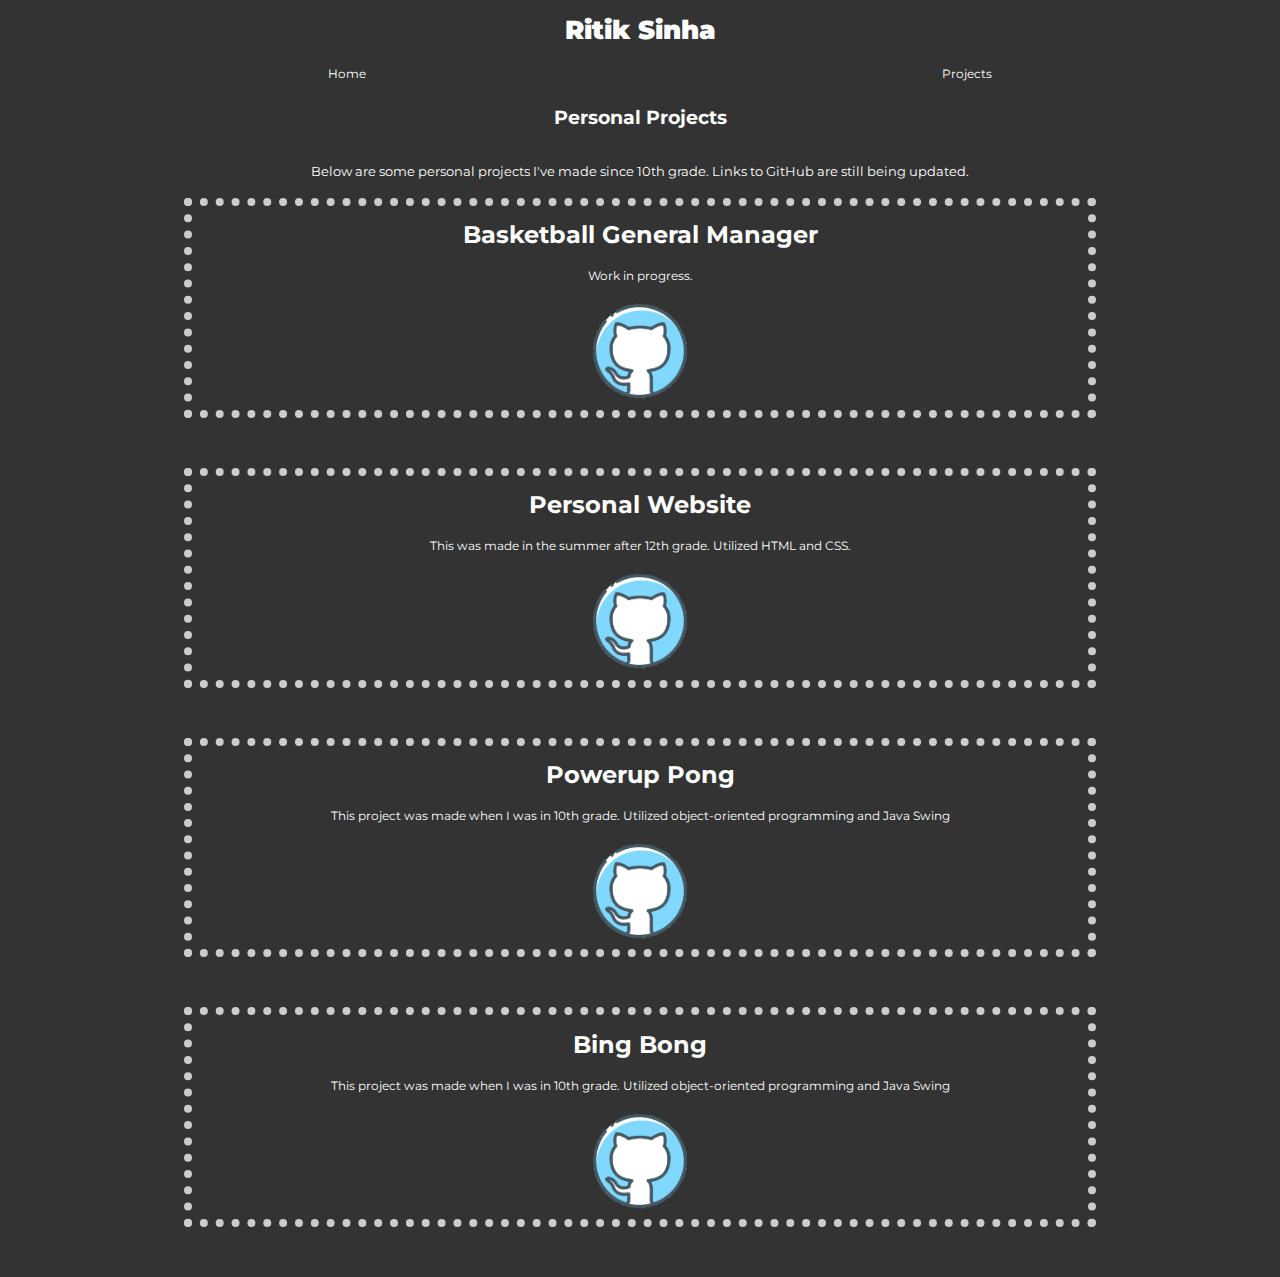
==== about.html @ 0b36c0db "Initial commit" ====
<!DOCTYPE html>
<html>
<head>
    <meta name="viewport" content="width=device-width, initial-scale 1.0">
	<title>About Me</title>
	<link rel="stylesheet" type="text/css" href="styleAbout.css"> 
    <link href="https://fonts.googleapis.com/css?family=Montserrat:100" rel="stylesheet">
</head>

    
    
    
<body>
	<header id="main-header">
		<div class="container">
            <h1><B>Ritik Sinha</B></h1>
		</div>
	</header>
	
	<nav id="navbar">
		<div class="navbar-list">
			<ul>
				<li><a href="home.html">Home</a></li>
				<li><a href="#">Projects</a></li>
			</ul>
		</div>
    </nav>
    
    <h2 style="color:#fff"> Personal Projects </h2>
    <p style="color:#fff"> Below are some personal projects I've made since 10th grade. Links to GitHub are still being updated. </p>
    
    <div class="content">
         <div class = "project">
            <h1> Basketball General Manager </h1>
            <p class="description"> Work in progress. </p>
            <img src="images.png" alt="Link to Github" style="width:100px;height:100px">
        </div>

        <div class = "project">
            <h1>Personal Website</h1>
            <p class="description">This was made in the summer after 12th grade. Utilized HTML and CSS.</p>
            <img src="images.png" alt="Link to Github" style="width:100px;height:100px">
        </div>
        
        <div class = "project">
            <h1> Powerup Pong </h1>
            <p class="description"> This project was made 
            when I was in 10th grade. Utilized object-oriented programming and Java Swing</p>
            <img src="images.png" alt="Link to Github" style="width:100px;height:100px">
        </div>
        
        <div class = "project">
            <h1> Bing Bong </h1>
            <p class="description"> This project was made 
            when I was in 10th grade. Utilized object-oriented programming and Java Swing</p>
            <img src="images.png" alt="Link to Github" style="width:100px;height:100px">
            
        </div>
        
        
        
    </div>
</body>
</html>
---- styleAbout.css ----
body{
    font-family: "Montserrat";
    font-size:1vw;
	line-height:2em;
	margin:0;
    display: flex;
    flex-direction: column;
    flex: 1;
    min-height:100vh;
    text-align: center;
    background-color: #333;
}


.container{
	overflow:hidden;

}

#main-header{
	background-color:#333;
	color:#fff;
    text-align: center;
}

#navbar{
	background-color:#333;
	color:#fff;
    
}

.navbar-list:hover {
    background-color:#666;
}

#navbar ul{
    display: flex;
    justify-content: space-around;
    margin: 0;
    padding-top: 0.1vw;
    padding-bottom: 0.1vw;
}

#navbar li{
	display:inline;
}

#navbar a{  
	color:#fff;
	text-decoration: none;
	font-size: 0.9vw;
}


#main{
    margin-left: auto;
    margin-right:auto;
	width:70%;
}

.project{
    border-color:#000
    border-style: dashed;
    width:70%;
    margin-bottom: 50px;
    font-size:12px;
    border: 8px dotted #ccc;
    color:#fff;
}

.content{
    display:flex;
    flex-direction: column;
    align-items: center;
}
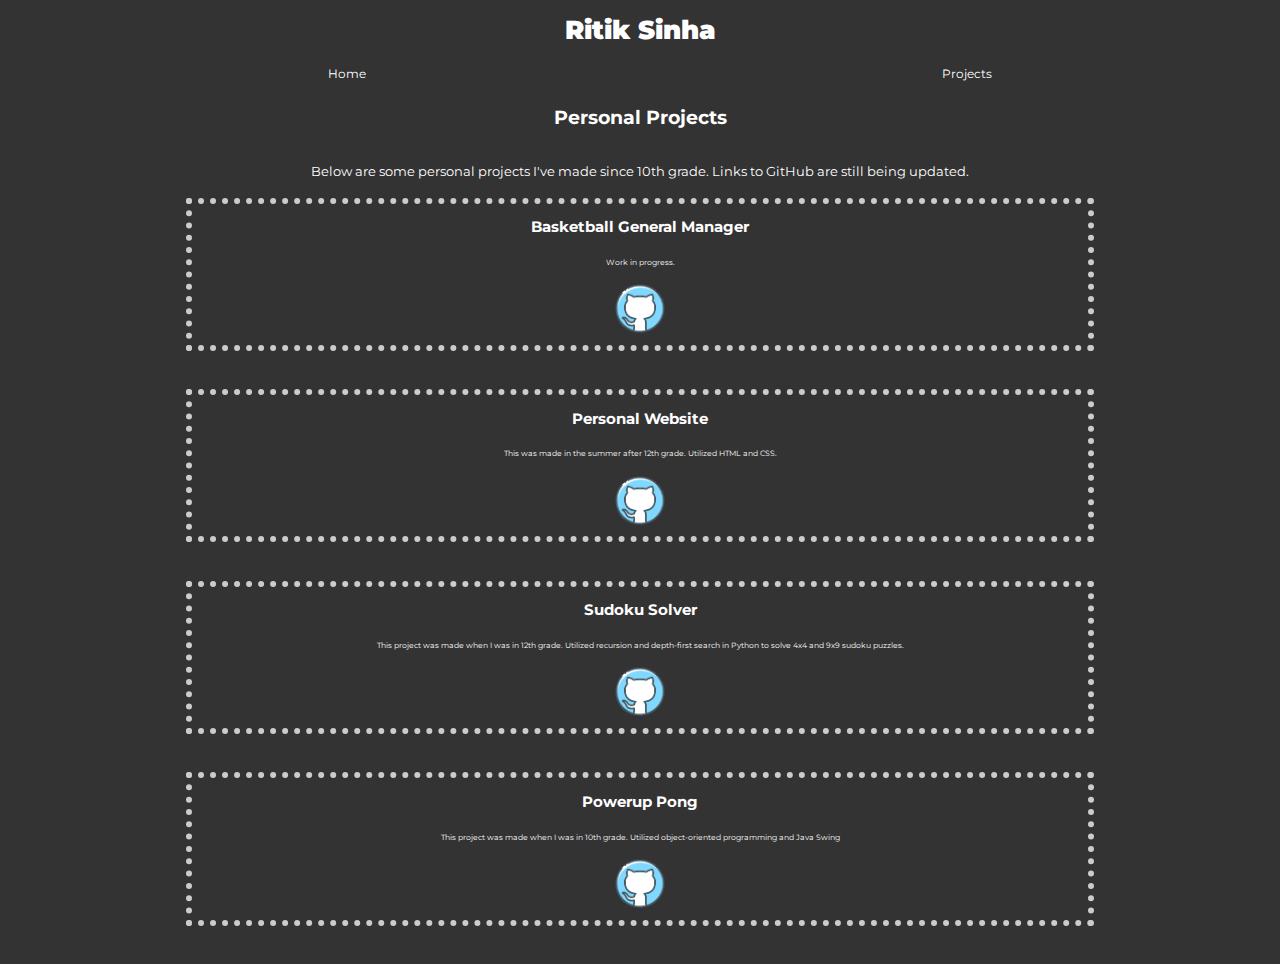
==== commit db01c484: "Updated projects page" ====
--- a/about.html
+++ b/about.html
@@ -1,64 +1,69 @@
-<!DOCTYPE html>
-<html>
-<head>
-    <meta name="viewport" content="width=device-width, initial-scale 1.0">
-	<title>About Me</title>
-	<link rel="stylesheet" type="text/css" href="styleAbout.css"> 
-    <link href="https://fonts.googleapis.com/css?family=Montserrat:100" rel="stylesheet">
-</head>
-
-    
-    
-    
-<body>
-	<header id="main-header">
-		<div class="container">
-            <h1><B>Ritik Sinha</B></h1>
-		</div>
-	</header>
-	
-	<nav id="navbar">
-		<div class="navbar-list">
-			<ul>
-				<li><a href="home.html">Home</a></li>
-				<li><a href="#">Projects</a></li>
-			</ul>
-		</div>
-    </nav>
-    
-    <h2 style="color:#fff"> Personal Projects </h2>
-    <p style="color:#fff"> Below are some personal projects I've made since 10th grade. Links to GitHub are still being updated. </p>
-    
-    <div class="content">
-         <div class = "project">
-            <h1> Basketball General Manager </h1>
-            <p class="description"> Work in progress. </p>
-            <img src="images.png" alt="Link to Github" style="width:100px;height:100px">
-        </div>
-
-        <div class = "project">
-            <h1>Personal Website</h1>
-            <p class="description">This was made in the summer after 12th grade. Utilized HTML and CSS.</p>
-            <img src="images.png" alt="Link to Github" style="width:100px;height:100px">
-        </div>
-        
-        <div class = "project">
-            <h1> Powerup Pong </h1>
-            <p class="description"> This project was made 
-            when I was in 10th grade. Utilized object-oriented programming and Java Swing</p>
-            <img src="images.png" alt="Link to Github" style="width:100px;height:100px">
-        </div>
-        
-        <div class = "project">
-            <h1> Bing Bong </h1>
-            <p class="description"> This project was made 
-            when I was in 10th grade. Utilized object-oriented programming and Java Swing</p>
-            <img src="images.png" alt="Link to Github" style="width:100px;height:100px">
-            
-        </div>
-        
-        
-        
-    </div>
-</body>
+<!DOCTYPE html>
+<html>
+<head>
+    <meta name="viewport" content="width=device-width, initial-scale 1.0">
+	<title>About Me</title>
+	<link rel="stylesheet" type="text/css" href="styleAbout.css"> 
+    <link href="https://fonts.googleapis.com/css?family=Montserrat:100" rel="stylesheet">
+</head>
+
+    
+    
+    
+<body>
+	<header id="main-header">
+		<div class="container">
+            <h1><B>Ritik Sinha</B></h1>
+		</div>
+	</header>
+	
+	<nav id="navbar">
+		<div class="navbar-list">
+			<ul>
+				<li><a href="home.html">Home</a></li>
+				<li><a href="#">Projects</a></li>
+			</ul>
+		</div>
+    </nav>
+    
+    <h2 style="color:#fff"> Personal Projects </h2>
+    <p style="color:#fff"> Below are some personal projects I've made since 10th grade. Links to GitHub are still being updated. </p>
+    
+    <div class="content">
+         <div class = "project">
+            <h1> Basketball General Manager </h1>
+            <p class="description"> Work in progress. </p>
+            <img src="images.png" alt="Link to Github" style="width:4vw;height:4vw">
+        </div>
+
+        <div class = "project">
+            <h1>Personal Website</h1>
+            <p class="description">This was made in the summer after 12th grade. Utilized HTML and CSS.</p>
+            <a href="https://github.com/ritiksinha1/ritiksinha1.github.io" target="_blank">
+                <img src="images.png" alt="Link to Github" style="width:4vw;height:4vw">
+            </a>
+        </div>
+        
+        <div class = "project">
+            <h1> Sudoku Solver </h1>
+            <p class="description"> This project was made 
+            when I was in 12th grade. Utilized recursion and depth-first search in Python to solve 4x4 and 9x9 sudoku puzzles.</p>
+            <a href="https://github.com/ritiksinha1/SudokuSolver" target="_blank">
+                <img src="images.png" alt="Link to Github" style="width:4vw;height:4vw">
+            </a>
+        </div>
+        
+        
+        <div class = "project">
+            <h1> Powerup Pong </h1>
+            <p class="description"> This project was made 
+            when I was in 10th grade. Utilized object-oriented programming and Java Swing</p>
+            <img src="images.png" alt="Link to Github" style="width:4vw;height:4vw">
+        </div>
+        
+        
+        
+        
+    </div>
+</body>
 </html>--- a/styleAbout.css
+++ b/styleAbout.css
@@ -1,76 +1,76 @@
-
-body{
-    font-family: "Montserrat";
-    font-size:1vw;
-	line-height:2em;
-	margin:0;
-    display: flex;
-    flex-direction: column;
-    flex: 1;
-    min-height:100vh;
-    text-align: center;
-    background-color: #333;
-}
-
-
-.container{
-	overflow:hidden;
-
-}
-
-#main-header{
-	background-color:#333;
-	color:#fff;
-    text-align: center;
-}
-
-#navbar{
-	background-color:#333;
-	color:#fff;
-    
-}
-
-.navbar-list:hover {
-    background-color:#666;
-}
-
-#navbar ul{
-    display: flex;
-    justify-content: space-around;
-    margin: 0;
-    padding-top: 0.1vw;
-    padding-bottom: 0.1vw;
-}
-
-#navbar li{
-	display:inline;
-}
-
-#navbar a{  
-	color:#fff;
-	text-decoration: none;
-	font-size: 0.9vw;
-}
-
-
-#main{
-    margin-left: auto;
-    margin-right:auto;
-	width:70%;
-}
-
-.project{
-    border-color:#000
-    border-style: dashed;
-    width:70%;
-    margin-bottom: 50px;
-    font-size:12px;
-    border: 8px dotted #ccc;
-    color:#fff;
-}
-
-.content{
-    display:flex;
-    flex-direction: column;
-    align-items: center;
-}
+
+body{
+    font-family: "Montserrat";
+    font-size:1vw;
+	line-height:2em;
+	margin:0;
+    display: flex;
+    flex-direction: column;
+    flex: 1;
+    min-height:100vh;
+    text-align: center;
+    background-color: #333;
+}
+
+
+.container{
+	overflow:hidden;
+
+}
+
+#main-header{
+	background-color:#333;
+	color:#fff;
+    text-align: center;
+}
+
+#navbar{
+	background-color:#333;
+	color:#fff;
+    
+}
+
+.navbar-list:hover {
+    background-color:#666;
+}
+
+#navbar ul{
+    display: flex;
+    justify-content: space-around;
+    margin: 0;
+    padding-top: 0.1vw;
+    padding-bottom: 0.1vw;
+}
+
+#navbar li{
+	display:inline;
+}
+
+#navbar a{  
+	color:#fff;
+	text-decoration: none;
+	font-size: 0.9vw;
+}
+
+
+#main{
+    margin-left: auto;
+    margin-right:auto;
+	width:70%;
+}
+
+.project{
+    border-color:#000
+    border-style: dashed;
+    width:70%;
+    margin-bottom: 3vw;
+    font-size:0.6vw;
+    border: 0.5vw dotted #ccc;
+    color:#fff;
+}
+
+.content{
+    display:flex;
+    flex-direction: column;
+    align-items: center;
+}
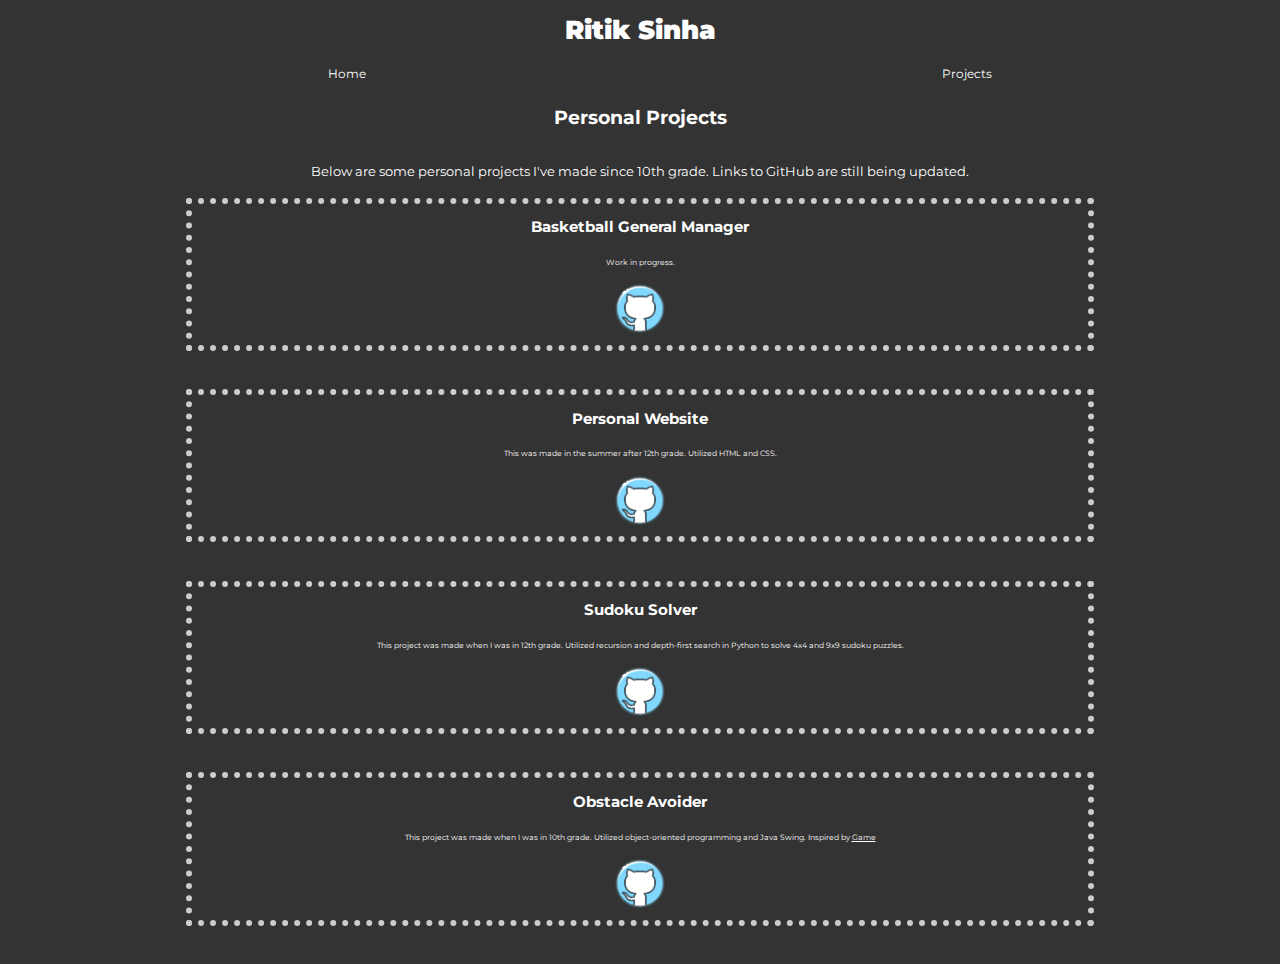
==== commit 9c2701a8: "Updated links to project" ====
--- a/about.html
+++ b/about.html
@@ -55,10 +55,13 @@
         
         
         <div class = "project">
-            <h1> Powerup Pong </h1>
+            <h1> Obstacle Avoider </h1>
             <p class="description"> This project was made 
-            when I was in 10th grade. Utilized object-oriented programming and Java Swing</p>
-            <img src="images.png" alt="Link to Github" style="width:4vw;height:4vw">
+            when I was in 10th grade. Utilized object-oriented programming and Java Swing. Inspired by <a href="https://store.steampowered.com/app/840930/Bing_Bong_XL/" target="_blank">Game</a> </p>
+            
+            <a href="https://github.com/ritiksinha1/Obstacle-Avoider" target="_blank">
+                <img src="images.png" alt="Link to Github" style="width:4vw;height:4vw">
+            </a>
         </div>
         
         
--- a/styleAbout.css
+++ b/styleAbout.css
@@ -74,3 +74,5 @@
     flex-direction: column;
     align-items: center;
 }
+
+a{ color:#fff; }
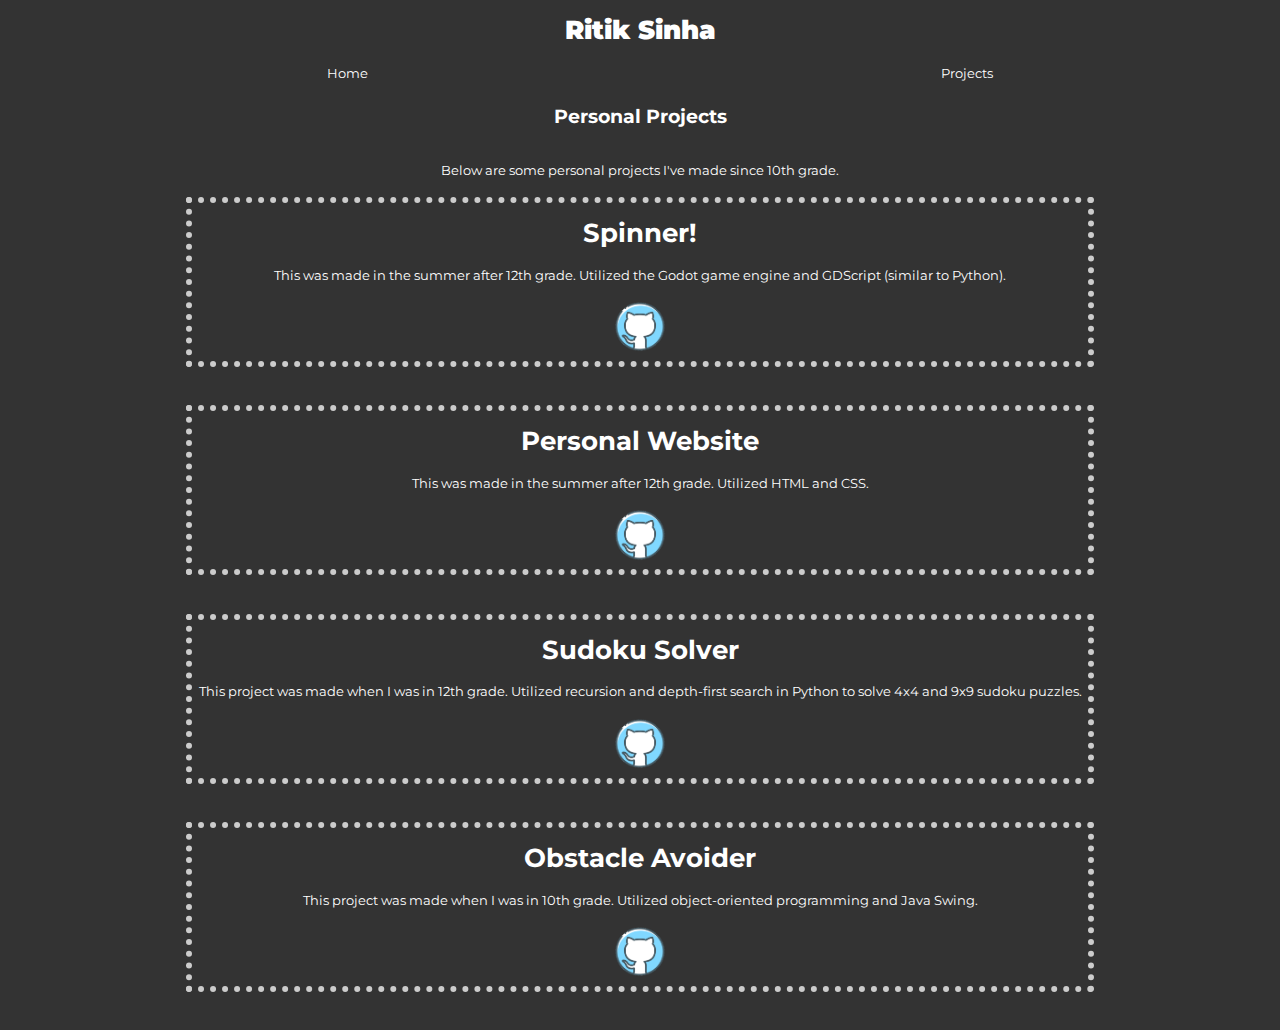
==== commit 55db4415: "Updated projects" ====
--- a/about.html
+++ b/about.html
@@ -27,13 +27,15 @@
     </nav>
     
     <h2 style="color:#fff"> Personal Projects </h2>
-    <p style="color:#fff"> Below are some personal projects I've made since 10th grade. Links to GitHub are still being updated. </p>
+    <p style="color:#fff"> Below are some personal projects I've made since 10th grade.</p>
     
     <div class="content">
-         <div class = "project">
-            <h1> Basketball General Manager </h1>
-            <p class="description"> Work in progress. </p>
-            <img src="images.png" alt="Link to Github" style="width:4vw;height:4vw">
+        <div class = "project">
+            <h1> Spinner! </h1>
+            <p class="description"> This was made in the summer after 12th grade. Utilized the Godot game engine and GDScript (similar to Python). </p>
+            <a href = "https://github.com/ritiksinha1/Spinner" target="_blank">
+                <img src="images.png" alt="Link to Github" style="width:4vw;height:4vw">
+             </a>
         </div>
 
         <div class = "project">
@@ -57,7 +59,8 @@
         <div class = "project">
             <h1> Obstacle Avoider </h1>
             <p class="description"> This project was made 
-            when I was in 10th grade. Utilized object-oriented programming and Java Swing. Inspired by <a href="https://store.steampowered.com/app/840930/Bing_Bong_XL/" target="_blank">Game</a> </p>
+                when I was in 10th grade. Utilized object-oriented programming and Java Swing.
+            </p>
             
             <a href="https://github.com/ritiksinha1/Obstacle-Avoider" target="_blank">
                 <img src="images.png" alt="Link to Github" style="width:4vw;height:4vw">
--- a/styleAbout.css
+++ b/styleAbout.css
@@ -49,7 +49,7 @@
 #navbar a{  
 	color:#fff;
 	text-decoration: none;
-	font-size: 0.9vw;
+	font-size: 1vw;
 }
 
 
@@ -64,7 +64,7 @@
     border-style: dashed;
     width:70%;
     margin-bottom: 3vw;
-    font-size:0.6vw;
+    font-size:1vw;
     border: 0.5vw dotted #ccc;
     color:#fff;
 }
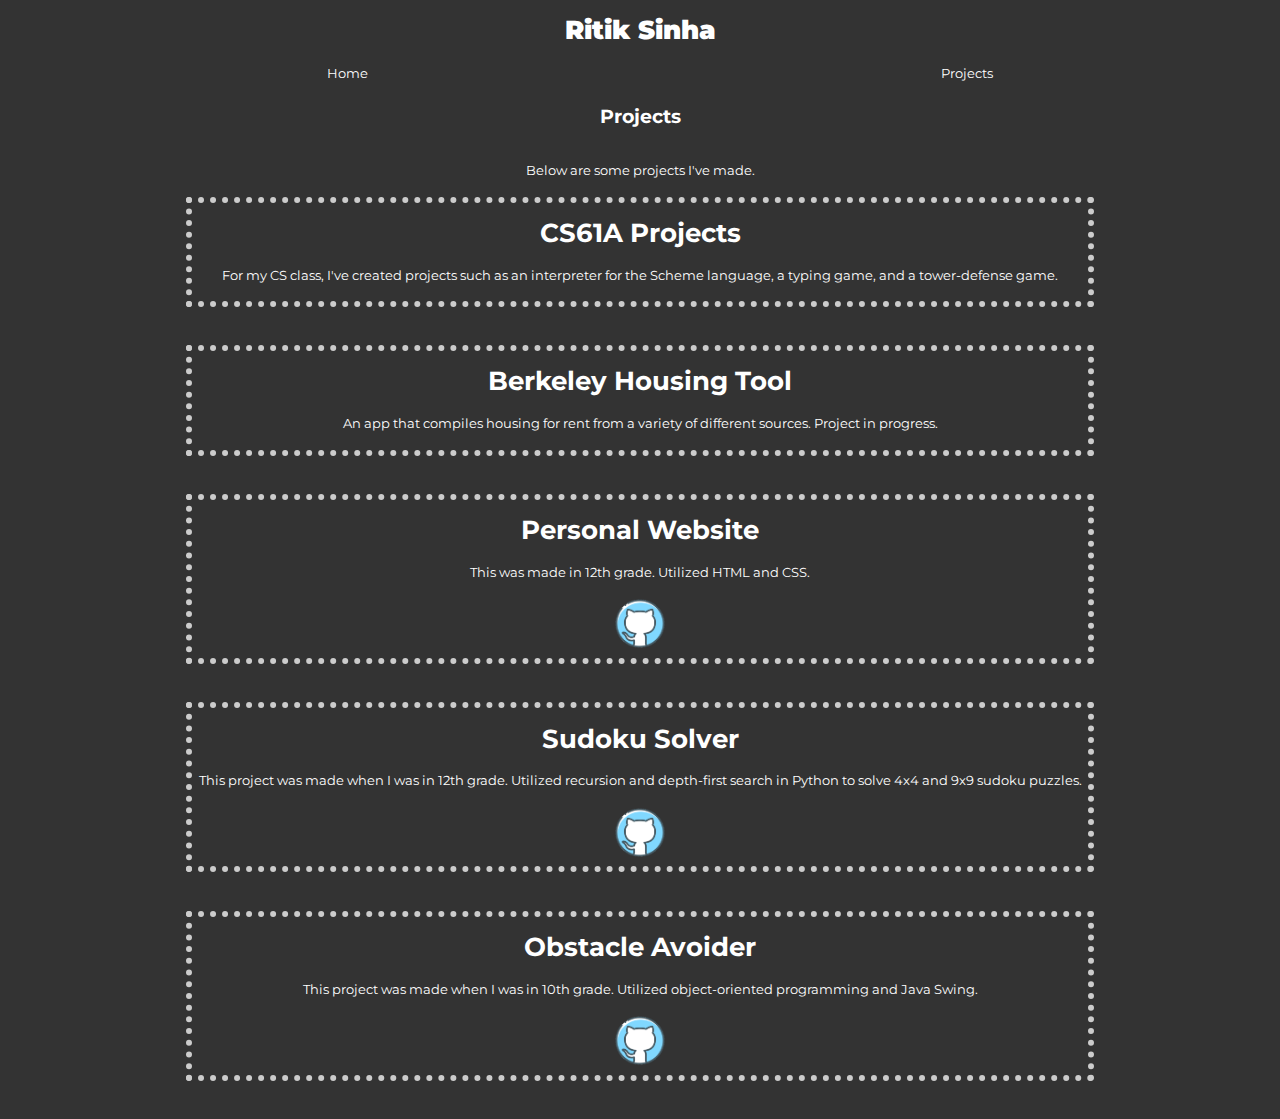
==== commit 008c41a8: "small updates" ====
--- a/about.html
+++ b/about.html
@@ -26,21 +26,23 @@
 		</div>
     </nav>
     
-    <h2 style="color:#fff"> Personal Projects </h2>
-    <p style="color:#fff"> Below are some personal projects I've made since 10th grade.</p>
+    <h2 style="color:#fff"> Projects </h2>
+    <p style="color:#fff"> Below are some projects I've made.</p>
     
     <div class="content">
         <div class = "project">
-            <h1> Spinner! </h1>
-            <p class="description"> This was made in the summer after 12th grade. Utilized the Godot game engine and GDScript (similar to Python). </p>
-            <a href = "https://github.com/ritiksinha1/Spinner" target="_blank">
-                <img src="images.png" alt="Link to Github" style="width:4vw;height:4vw">
-             </a>
+            <h1> CS61A Projects </h1>
+            <p class="description"> For my CS class, I've created projects such as an interpreter for the Scheme language, a typing game, and a tower-defense game.</p>
+        </div>
+        
+        <div class = "project">
+            <h1> Berkeley Housing Tool </h1>
+            <p class="description"> An app that compiles housing for rent from a variety of different sources. Project in progress.</p>
         </div>
 
         <div class = "project">
             <h1>Personal Website</h1>
-            <p class="description">This was made in the summer after 12th grade. Utilized HTML and CSS.</p>
+            <p class="description">This was made in 12th grade. Utilized HTML and CSS.</p>
             <a href="https://github.com/ritiksinha1/ritiksinha1.github.io" target="_blank">
                 <img src="images.png" alt="Link to Github" style="width:4vw;height:4vw">
             </a>
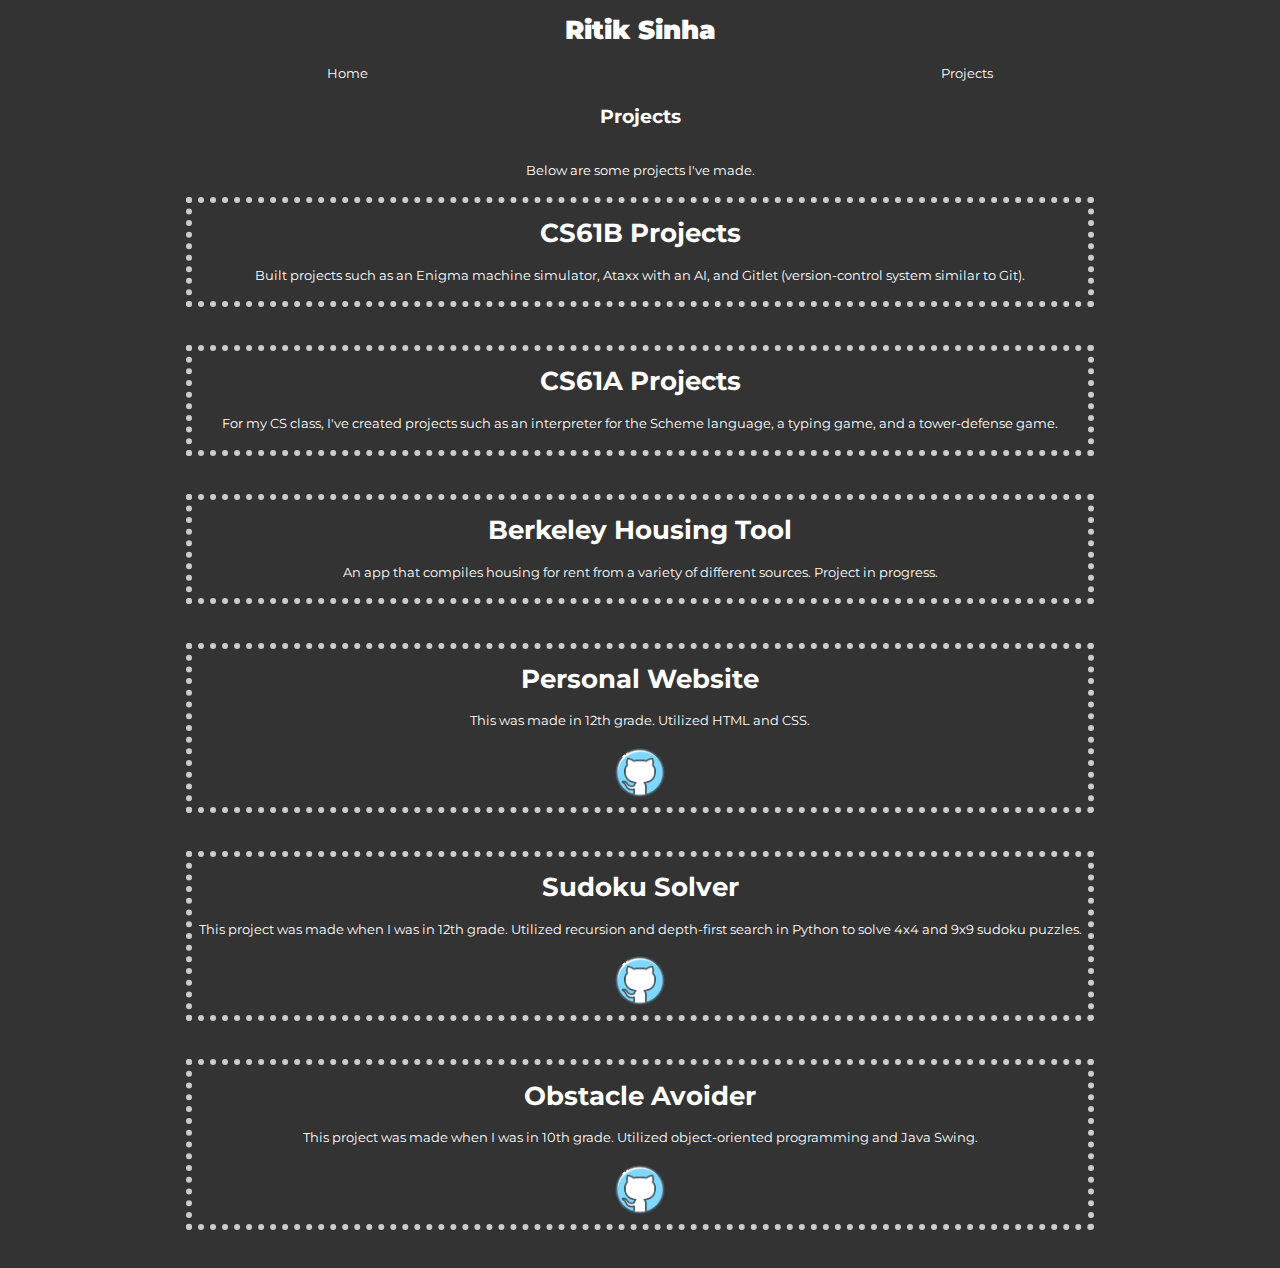
==== commit 31733d43: "update" ====
--- a/about.html
+++ b/about.html
@@ -30,6 +30,11 @@
     <p style="color:#fff"> Below are some projects I've made.</p>
     
     <div class="content">
+        <div class = "project">
+            <h1> CS61B Projects </h1>
+            <p class="description"> Built projects such as an Enigma machine simulator, Ataxx with an AI, and Gitlet (version-control system similar to Git).</p>
+        </div>
+
         <div class = "project">
             <h1> CS61A Projects </h1>
             <p class="description"> For my CS class, I've created projects such as an interpreter for the Scheme language, a typing game, and a tower-defense game.</p>
